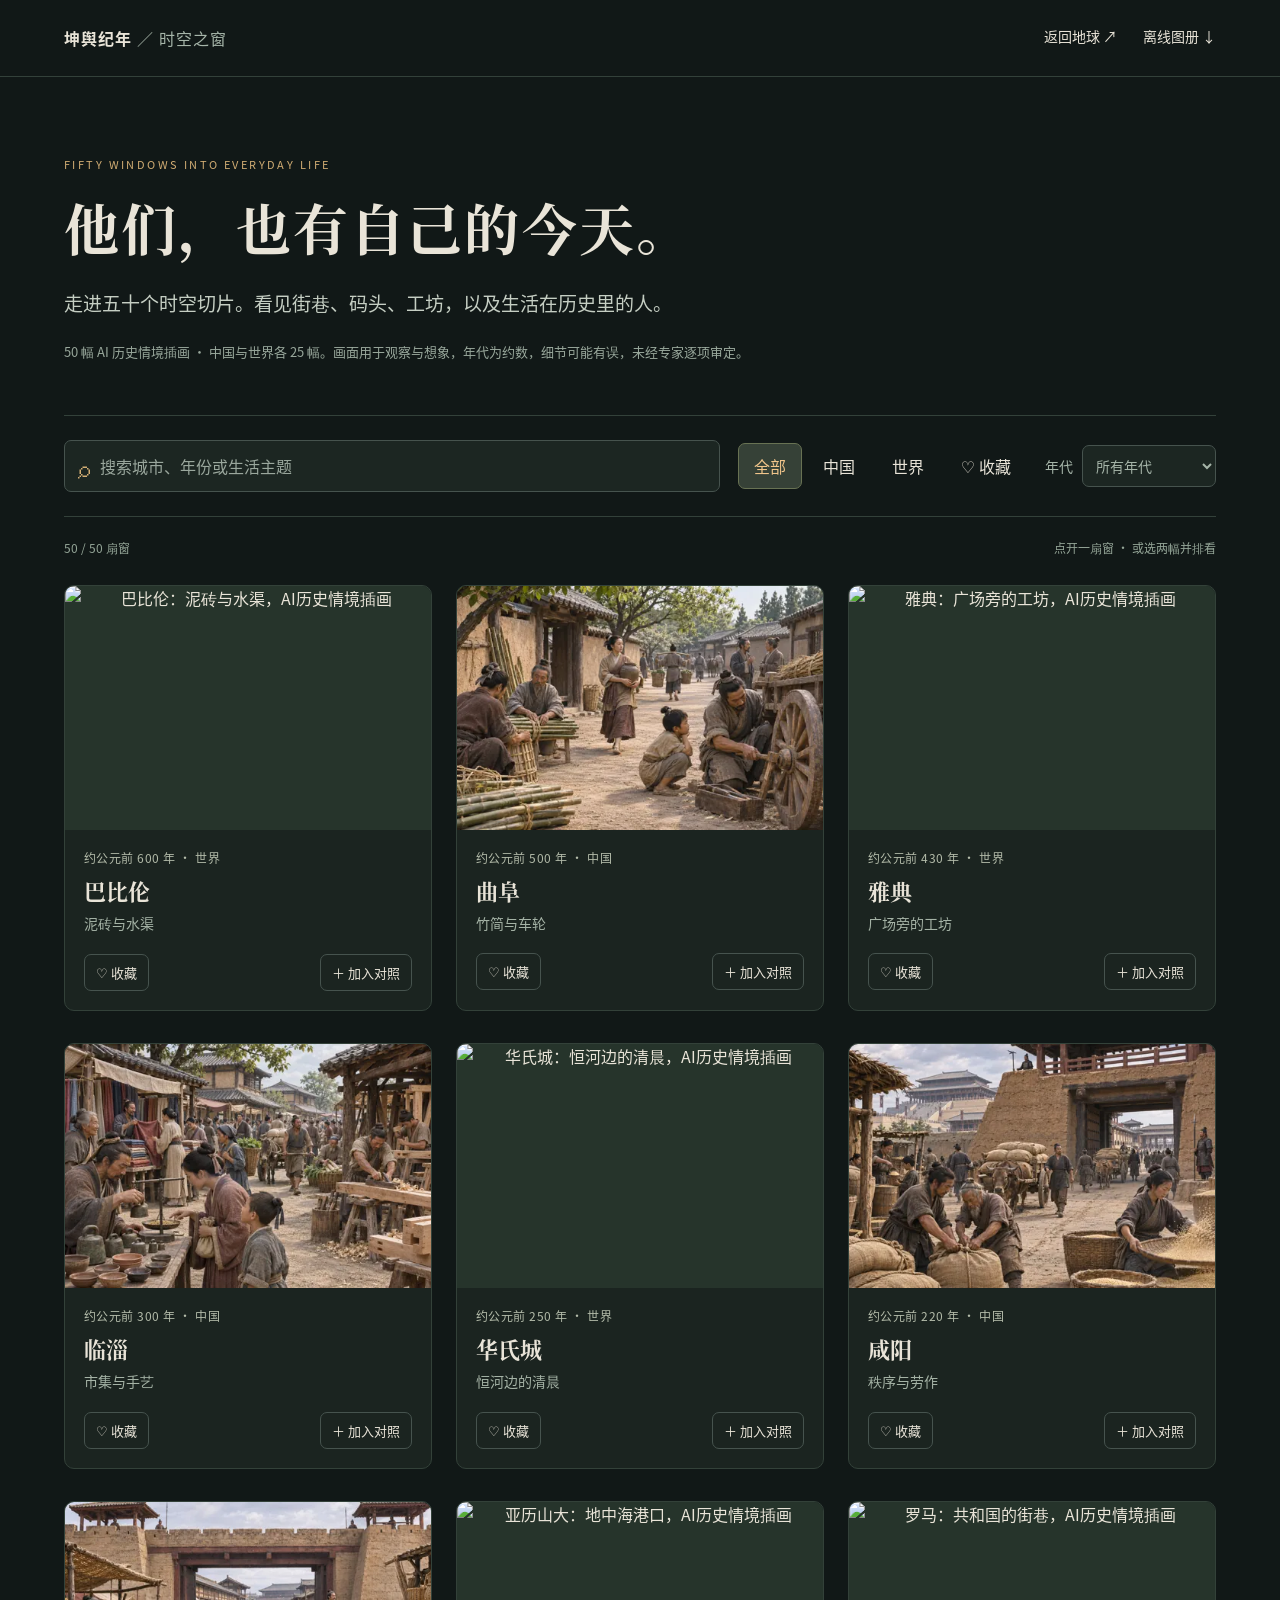
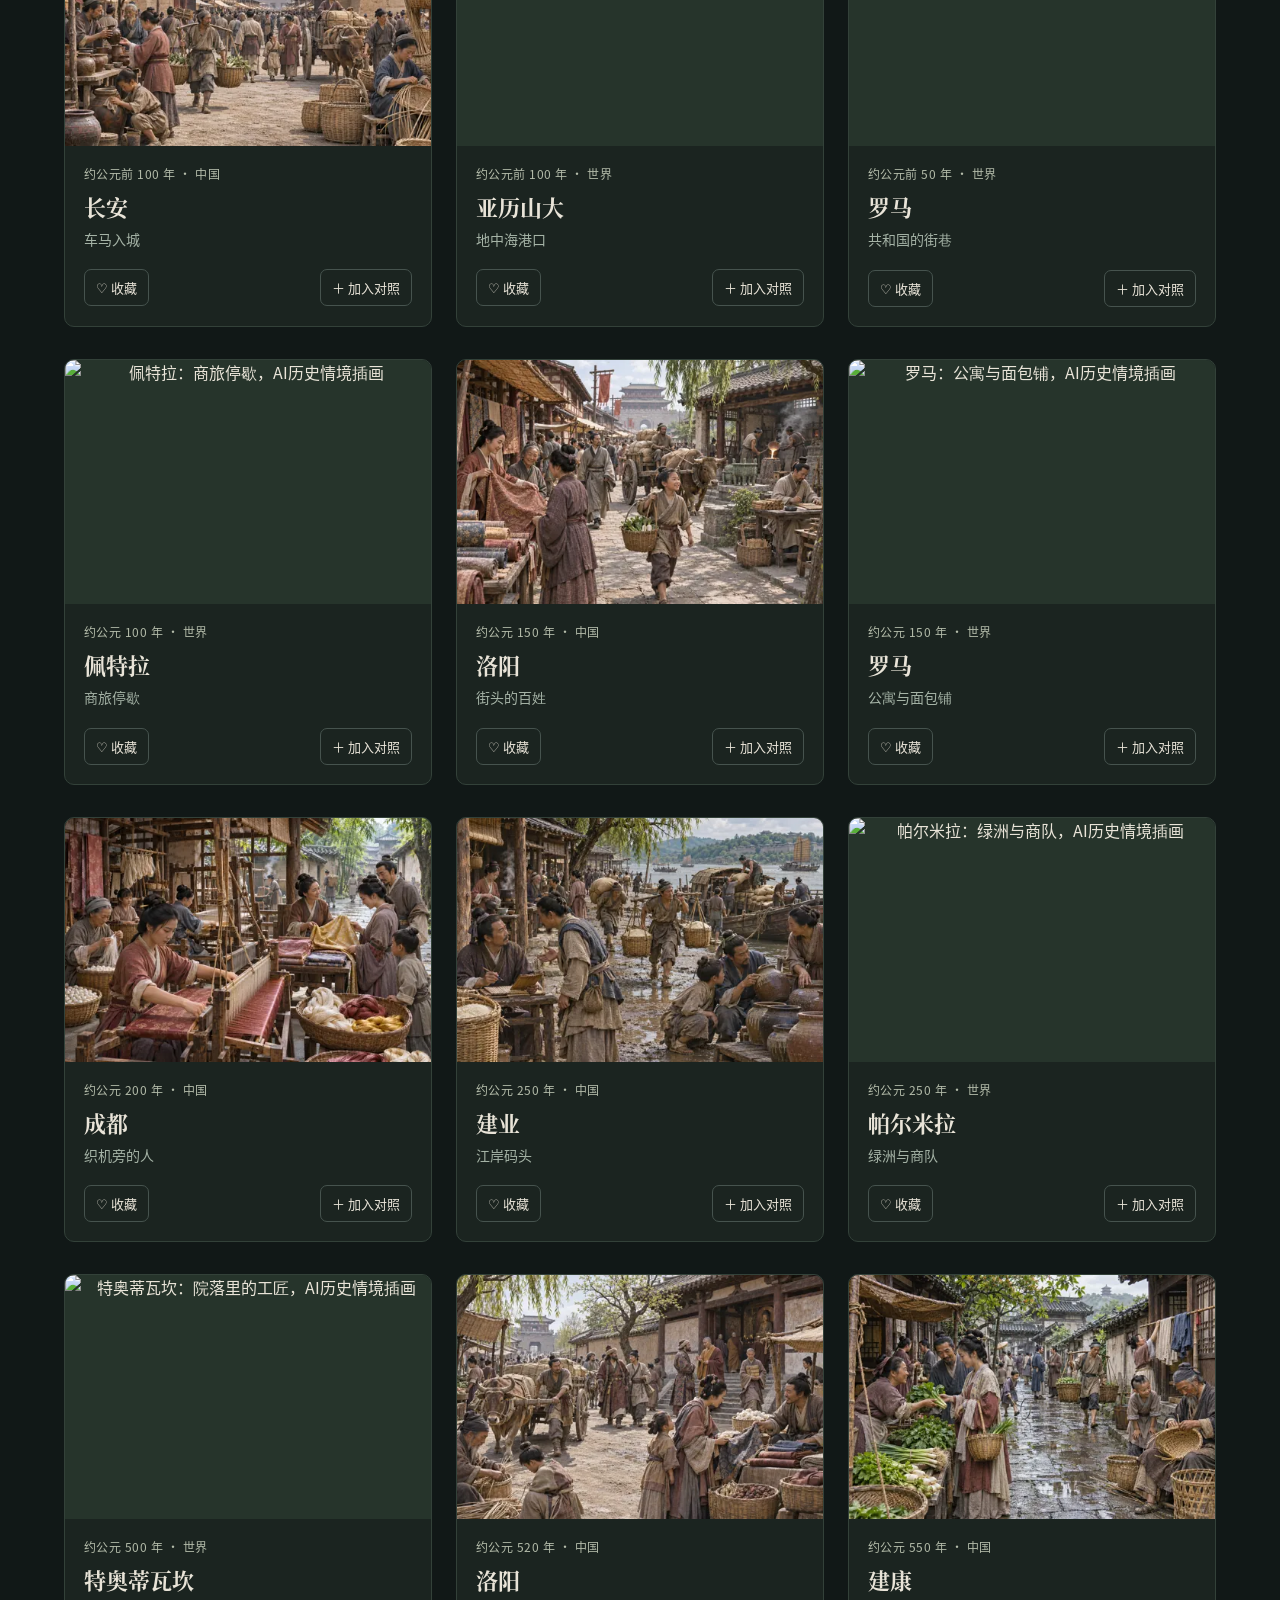
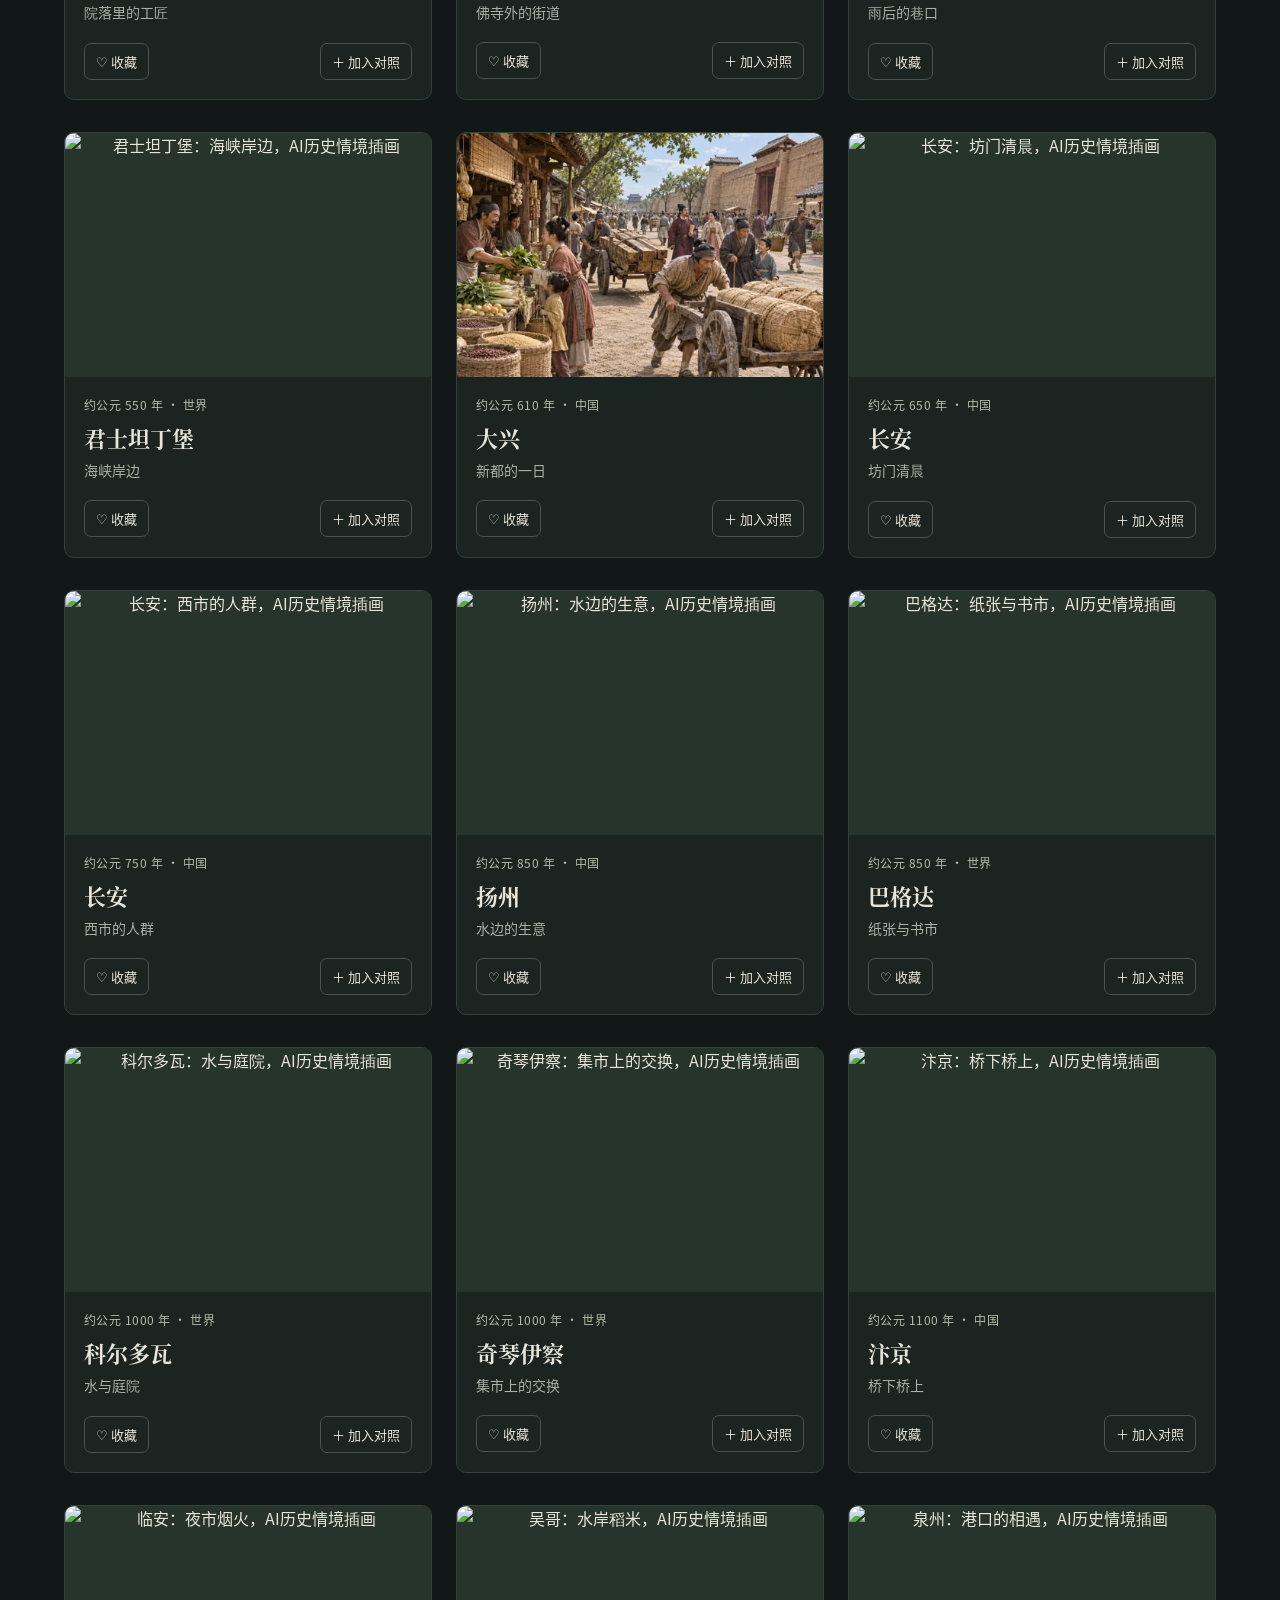
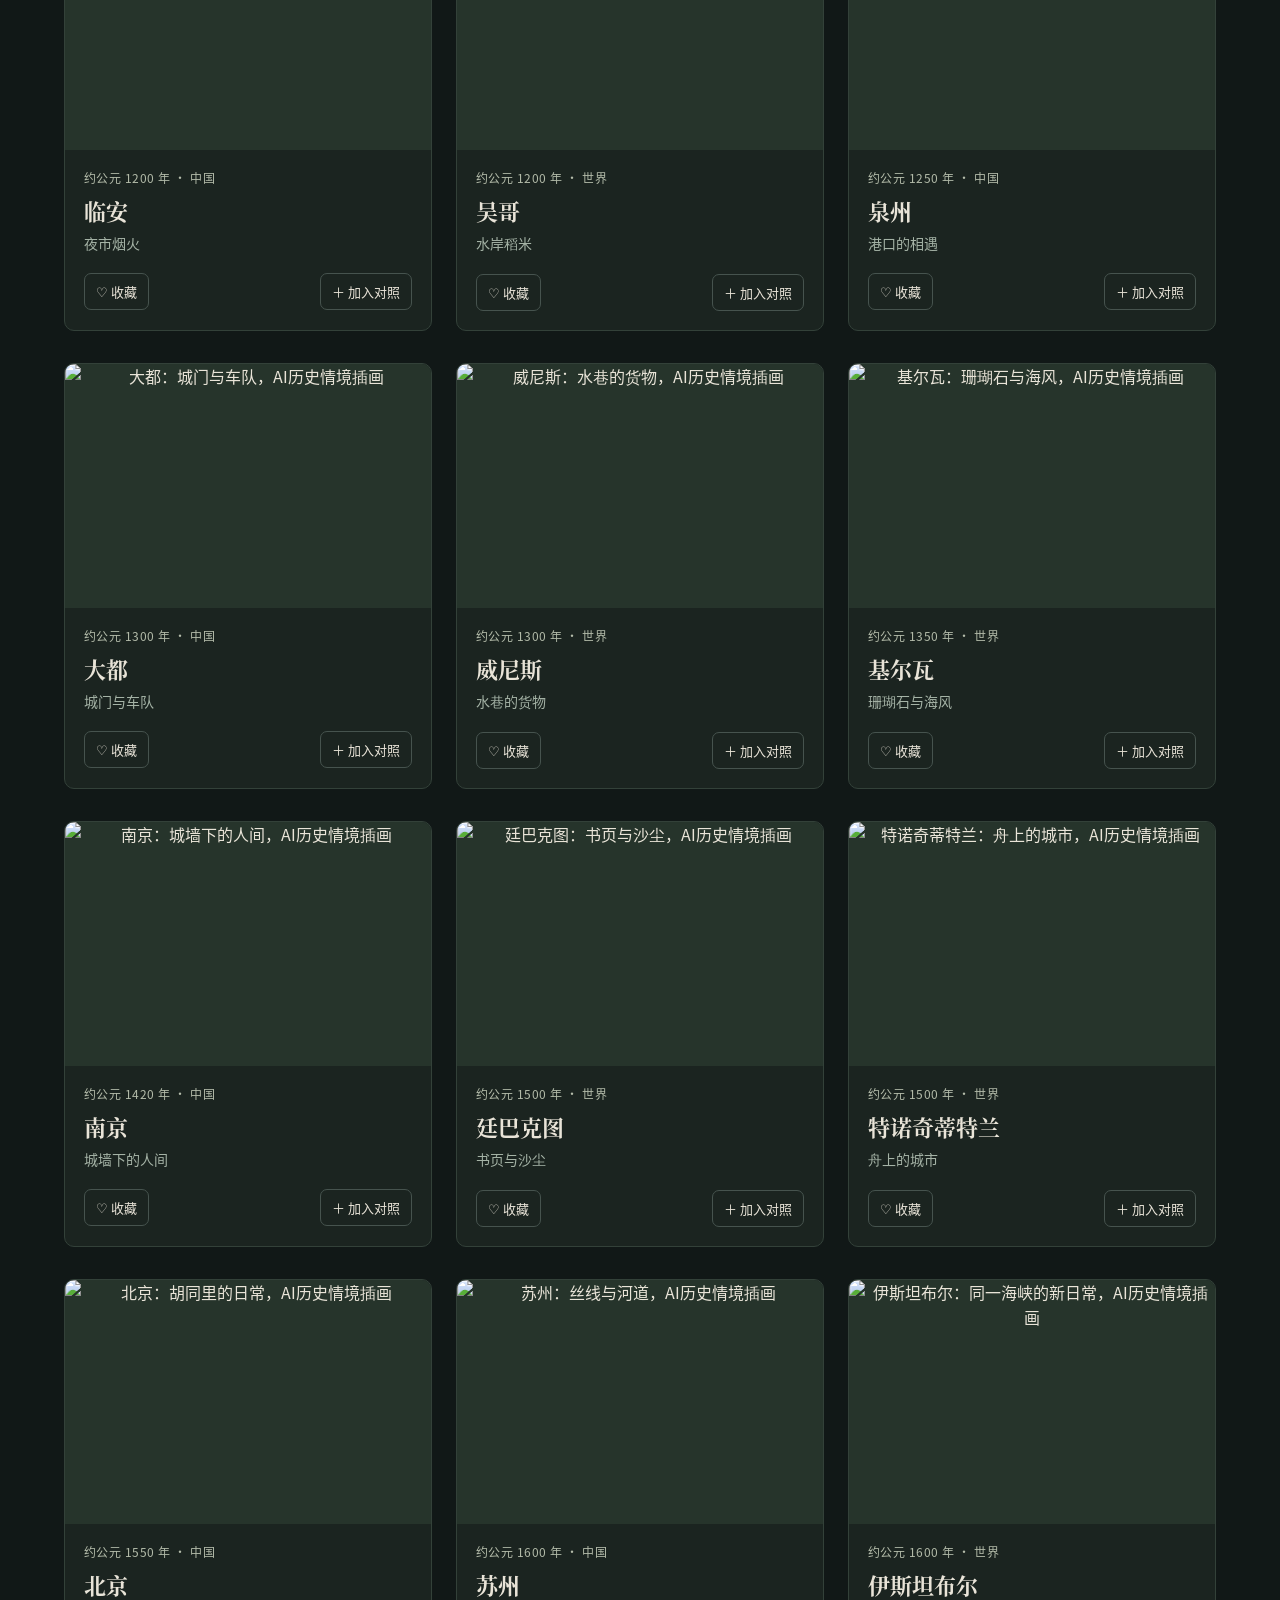
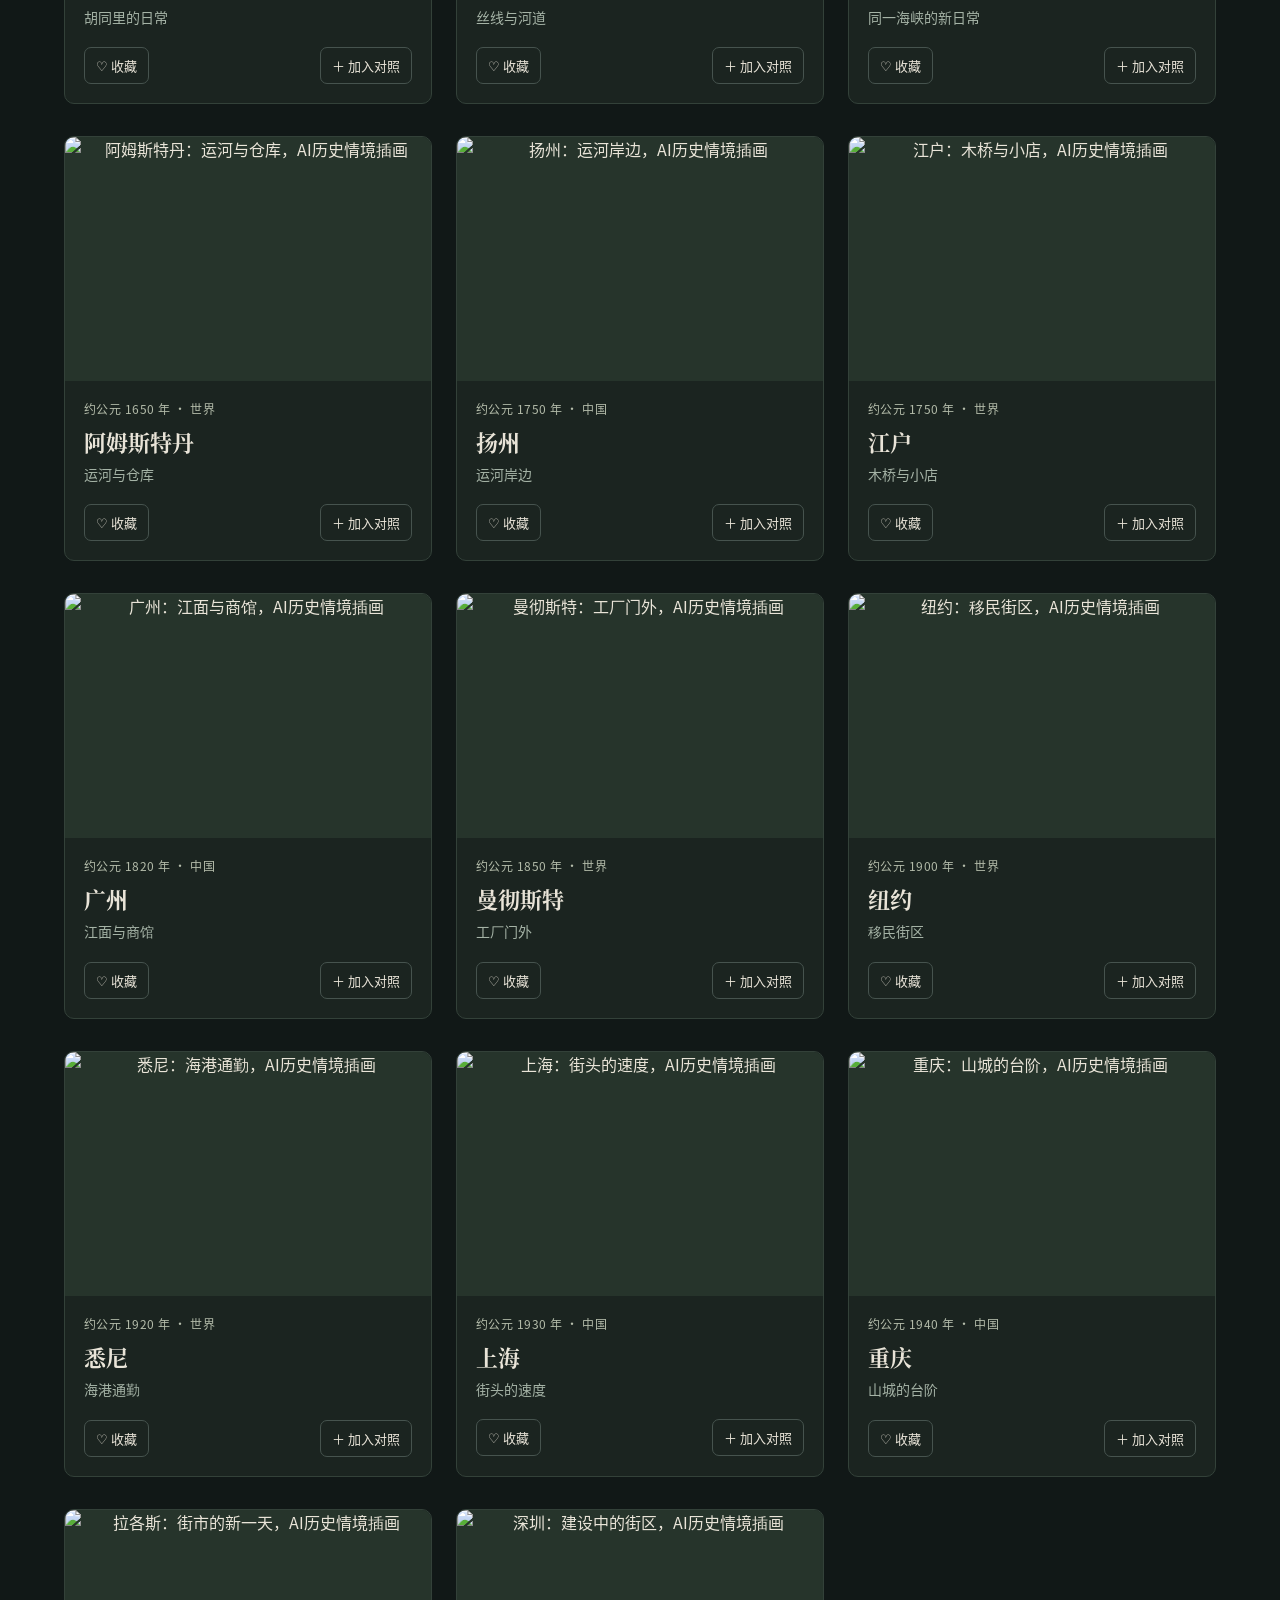
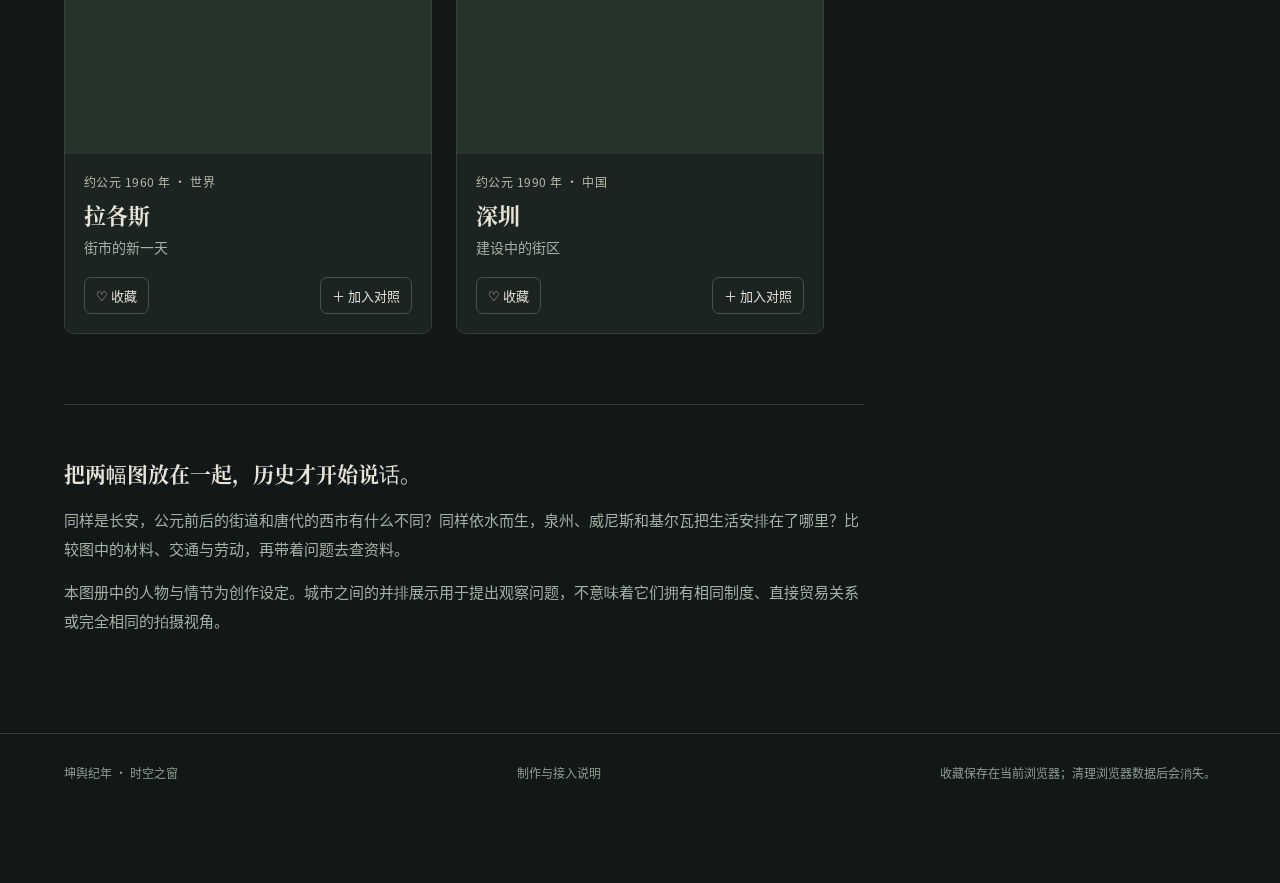
==== time-windows.html @ d9d4f45e "保存时空之窗独立图册：搜索、收藏与并排对照" ====
<!doctype html>
<html lang="zh-CN"><head><meta charset="utf-8"><meta name="viewport" content="width=device-width,initial-scale=1"><meta name="color-scheme" content="dark"><title>时空之窗 · 坤舆纪年</title><link rel="icon" href="assets/icon.svg"><link rel="stylesheet" href="assets/time-windows/catalog.css"><script defer src="assets/time-windows/data.js"></script><script defer src="assets/time-windows/catalog.js"></script></head>
<body><header><a class="brand" href="index.html">坤舆纪年 <span>／ 时空之窗</span></a><nav><a href="index.html">返回地球 ↗</a><a href="download/time-windows-50.zip" download>离线图册 ↓</a></nav></header>
<main><section class="intro"><p class="eyebrow">FIFTY WINDOWS INTO EVERYDAY LIFE</p><h1>他们，也有自己的今天。</h1><p class="lead">走进五十个时空切片。看见街巷、码头、工坊，以及生活在历史里的人。</p><p class="notice">50 幅 AI 历史情境插画 · 中国与世界各 25 幅。画面用于观察与想象，年代为约数，细节可能有误，未经专家逐项审定。</p></section>
<section class="tools" aria-label="筛选图册"><label class="search"><span>⌕</span><input id="search" type="search" placeholder="搜索城市、年份或生活主题" aria-label="搜索城市、年份或生活主题"></label><div class="filter" role="group" aria-label="地区"><button class="active" data-region="全部" aria-pressed="true">全部</button><button data-region="中国" aria-pressed="false">中国</button><button data-region="世界" aria-pressed="false">世界</button><button id="favorites" aria-pressed="false">♡ 收藏</button></div><label class="period">年代<select id="period"><option value="all">所有年代</option><option value="ancient">公元前</option><option value="early">1—999 年</option><option value="middle">1000—1599 年</option><option value="late">1600—1849 年</option><option value="modern">1850 年以后</option></select></label></section>
<div class="resultline"><p id="count" role="status" aria-live="polite"></p><p>点开一扇窗 · 或选两幅并排看</p></div><div id="grid" class="grid"></div><p id="empty" hidden>没有找到对应场景。试试别的城市或年代。</p>
<section class="essay"><h2>把两幅图放在一起，历史才开始说话。</h2><p>同样是长安，公元前后的街道和唐代的西市有什么不同？同样依水而生，泉州、威尼斯和基尔瓦把生活安排在了哪里？比较图中的材料、交通与劳动，再带着问题去查资料。</p><p>本图册中的人物与情节为创作设定。城市之间的并排展示用于提出观察问题，不意味着它们拥有相同制度、直接贸易关系或完全相同的拍摄视角。</p></section></main>
<aside id="comparebar" hidden><span id="selected">已选 0 / 2</span><button id="compare">并排比较</button><button id="clearcompare" class="quiet">清空</button></aside>
<dialog id="viewer" aria-labelledby="dialogtitle"><div class="dialoghead"><h2 id="dialogtitle">一扇时空之窗</h2><div><button id="annotations" class="quiet" aria-pressed="false">隐藏注释</button><button id="close" class="quiet" aria-label="关闭图像">关闭 ×</button></div></div><div id="panels"></div></dialog>
<footer><span>坤舆纪年 · 时空之窗</span><a href="assets/time-windows/README.md">制作与接入说明</a><p>收藏保存在当前浏览器；清理浏览器数据后会消失。</p></footer></body></html>
---- assets/time-windows/catalog.css ----
@import url('../fonts/fonts.css');
:root{color-scheme:dark;font-family:'Noto Sans SC',system-ui,sans-serif;background:#111817;color:#e9e4d8;font-synthesis:none}*{box-sizing:border-box}body{margin:0}a{color:inherit;text-decoration:none}a:hover{text-decoration:underline}button,input,select{font:inherit}button,a,input,select{touch-action:manipulation}button,select{cursor:pointer}button:focus-visible,a:focus-visible,input:focus-visible,select:focus-visible{outline:2px solid #edbc70;outline-offset:4px}button{color:inherit;border:1px solid #46534e;background:#202d28;border-radius:7px;padding:10px 15px}button:hover{background:#34443b}header{max-width:1500px;margin:auto;padding:26px 5vw;display:flex;justify-content:space-between;gap:24px;border-bottom:1px solid #33413a}.brand{font-weight:700;letter-spacing:.06em}.brand span{font-weight:400;color:#a6b5a9}nav{display:flex;gap:26px;font-size:14px}main{max-width:1500px;margin:auto;padding:0 5vw}.intro{padding:68px 0 38px;max-width:920px}.eyebrow{color:#d3ae74;letter-spacing:.22em;font-size:11px}h1{font-family:'Noto Serif SC',serif;font-size:clamp(32px,4.3vw,58px);font-weight:700;line-height:1.35;letter-spacing:.04em;margin:18px 0 22px}.lead{font-size:19px;line-height:1.8;color:#c5cec3}.notice{font-size:13px;line-height:1.9;color:#99a89c;max-width:760px}.tools{display:flex;align-items:center;gap:18px;flex-wrap:wrap;padding:24px 0;border-block:1px solid #33413a}.search{display:flex;align-items:center;gap:10px;background:#1c2622;border:1px solid #46534e;padding:0 13px;border-radius:7px;flex:1;min-width:240px}.search span{font-size:24px;color:#d3ae74}input{width:100%;border:0;background:transparent;color:inherit;padding:13px 0;outline:none}input::placeholder{color:#9aa79d}.filter{display:flex;gap:5px}.filter button{background:transparent;border-color:transparent;white-space:nowrap}.filter button.active{color:#f1c58b;background:#364137;border-color:#687253}.period{display:flex;gap:9px;align-items:center;color:#a6b5a9;font-size:14px}select{padding:9px;background:#1c2622;color:inherit;border:1px solid #46534e;border-radius:7px}.resultline{display:flex;justify-content:space-between;gap:12px;font-size:12px;color:#95a698;padding:10px 0 15px}.grid{display:grid;grid-template-columns:repeat(3,minmax(0,1fr));gap:32px 24px}.card{background:#1b2420;border:1px solid #334139;border-radius:10px;overflow:hidden}.imagebutton{padding:0;border:0;border-radius:0;display:block;width:100%;aspect-ratio:3/2;background:#26342b;overflow:hidden}.imagebutton img{width:100%;height:100%;object-fit:cover;display:block;transition:transform .5s}.imagebutton:hover img{transform:scale(1.035)}.cardbody{padding:19px}.meta{font-size:12px;color:#b4bcaa;margin:0 0 9px;letter-spacing:.04em}.card h2{font-family:'Noto Serif SC',serif;font-size:22px;margin:0 0 7px}.subtitle{color:#a5b3a6;font-size:14px;margin:0 0 20px}.actions{display:flex;justify-content:space-between;gap:8px}.actions button{font-size:13px;padding:8px 11px;background:transparent}.actions button[aria-pressed=true]{border-color:#c6a76a;color:#f1c58b}.essay{margin:70px 0 48px;padding:35px 0;border-top:1px solid #334139;max-width:800px}.essay h2{font-size:21px;font-family:'Noto Serif SC',serif}.essay p{line-height:1.9;color:#a5b3a6;font-size:15px}footer{border-top:1px solid #334139;padding:30px 5vw 100px;color:#8f9f92;font-size:12px;display:flex;justify-content:space-between;gap:20px;flex-wrap:wrap}footer p{margin:0}#comparebar{position:fixed;bottom:20px;left:50%;transform:translateX(-50%);display:flex;gap:15px;align-items:center;border:1px solid #7b8065;padding:12px 15px;background:#28382ff5;border-radius:12px;box-shadow:0 15px 55px #0009;z-index:10;white-space:nowrap}#comparebar[hidden]{display:none}.quiet{background:transparent;border-color:#506057;font-size:13px}dialog{max-width:1500px;width:95vw;max-height:94dvh;background:#121c17;color:inherit;padding:20px;border:1px solid #63705e;border-radius:12px}dialog::backdrop{background:#030806e8;backdrop-filter:blur(8px)}.dialoghead{display:flex;align-items:center;justify-content:space-between;gap:12px;margin-bottom:20px}.dialoghead h2{font-size:17px;margin:0}.dialoghead>div{display:flex;gap:7px}#panels{display:grid;grid-template-columns:repeat(var(--columns,1),minmax(0,1fr));gap:22px}.large{display:block;width:100%;max-height:68dvh;object-fit:contain;background:#07110b;border-radius:5px}.details{padding:15px 3px}.details h3{font-family:'Noto Serif SC',serif;font-size:23px;margin:0 0 8px}.details p{line-height:1.9;font-size:14px;color:#b1beaf}.details .uncertain{font-size:12px;color:#8fa08e}.detailactions{display:flex;gap:14px;flex-wrap:wrap;font-size:13px;color:#e6bc7a}.related{display:flex;gap:8px;flex-wrap:wrap;margin-top:16px}.related button{font-size:12px;padding:7px 10px}dialog.no-notes .details{display:none}#empty{text-align:center;padding:60px;color:#bec8b8}
@media(min-width:1500px){.grid{grid-template-columns:repeat(4,minmax(0,1fr))}}@media(max-width:900px){.grid{grid-template-columns:repeat(2,minmax(0,1fr))}.intro{padding-top:45px}.tools{gap:13px}.search{flex-basis:100%}#panels{grid-template-columns:1fr}.large{max-height:62dvh}}@media(max-width:520px){header{padding:21px 5vw;gap:15px;align-items:start;flex-direction:column}nav{font-size:13px}.intro{padding-top:32px}.lead{font-size:16px}.grid{grid-template-columns:1fr;gap:22px}.filter{width:100%;justify-content:space-between}.filter button{padding:9px 10px}.resultline{font-size:11px}.resultline p:last-child{max-width:130px;text-align:right}#comparebar{gap:8px;max-width:96vw;font-size:12px;padding:10px}#comparebar button{padding:9px}.dialoghead{align-items:start}.dialoghead h2{font-size:14px}.dialoghead>div{flex-direction:column}dialog{padding:13px}.essay{margin-top:40px}}@media(prefers-reduced-motion:reduce){*,*::before,*::after{animation:none!important;transition:none!important;scroll-behavior:auto!important}}
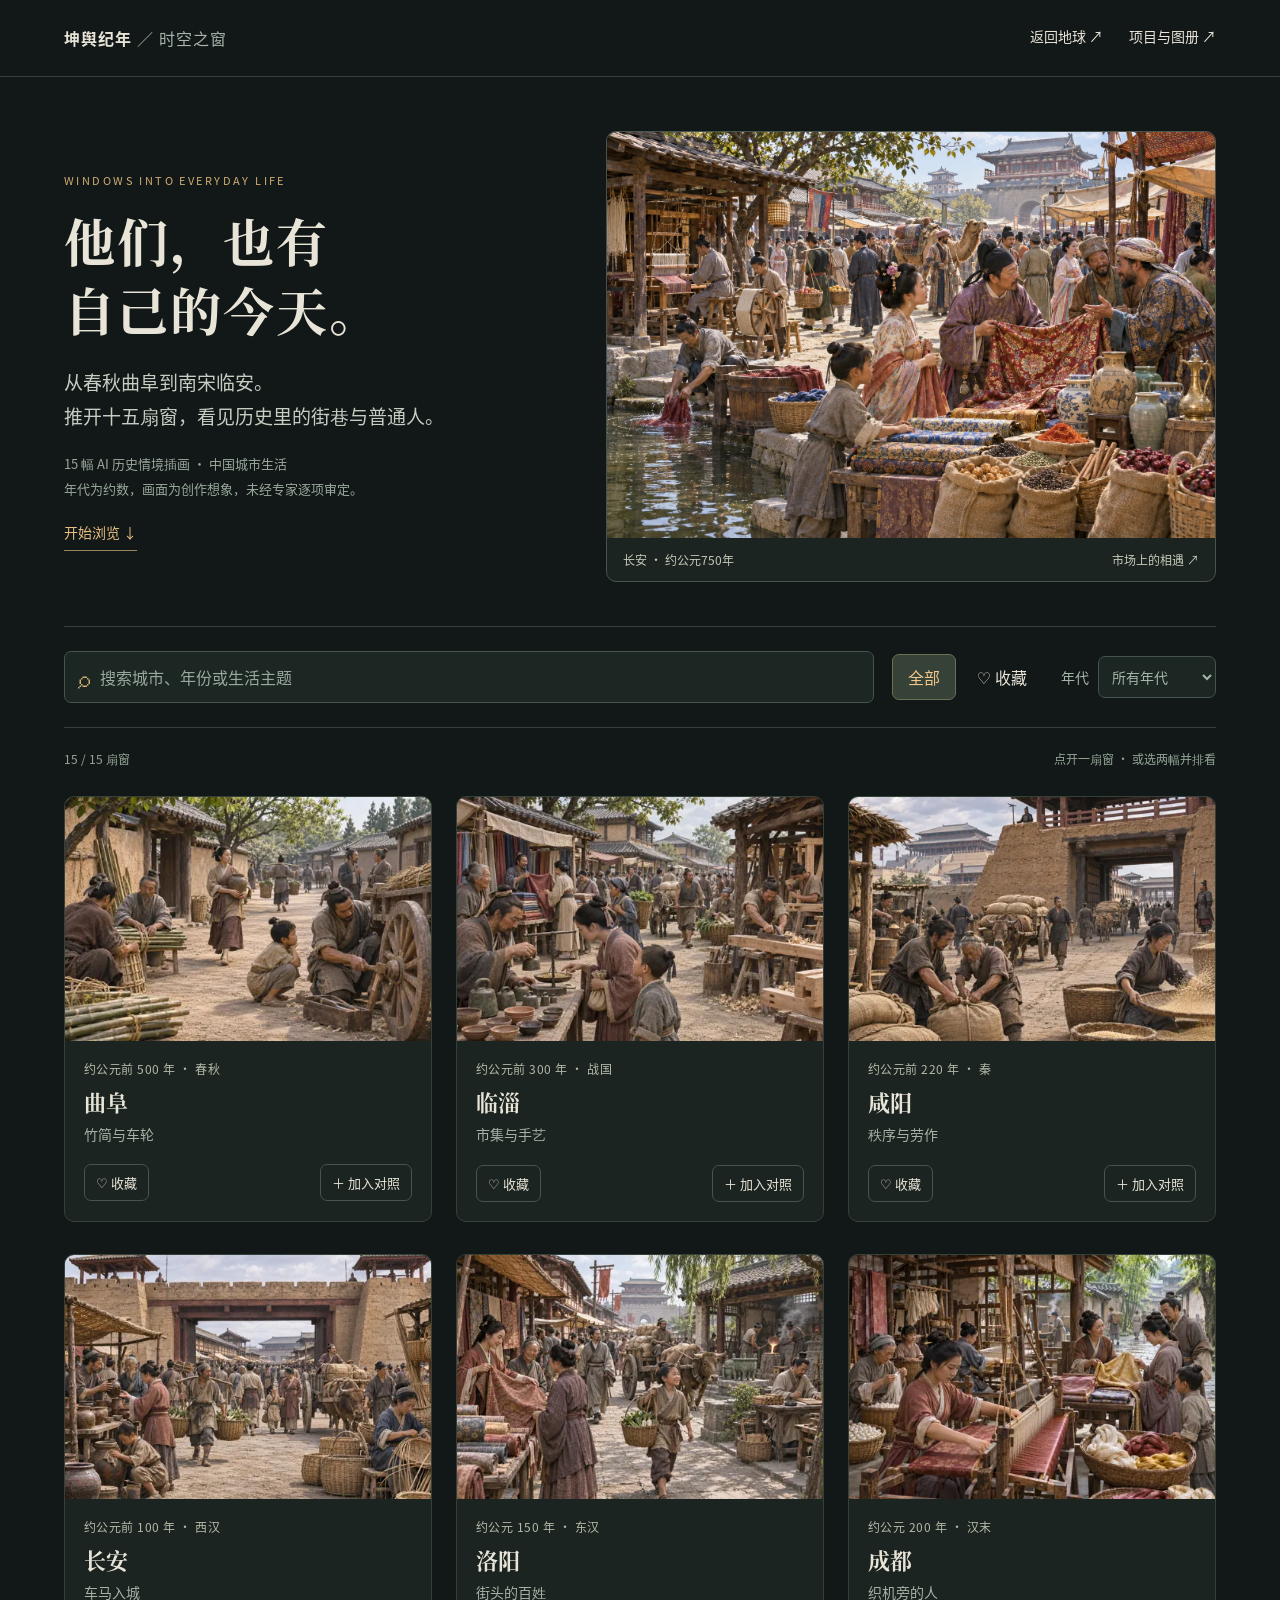
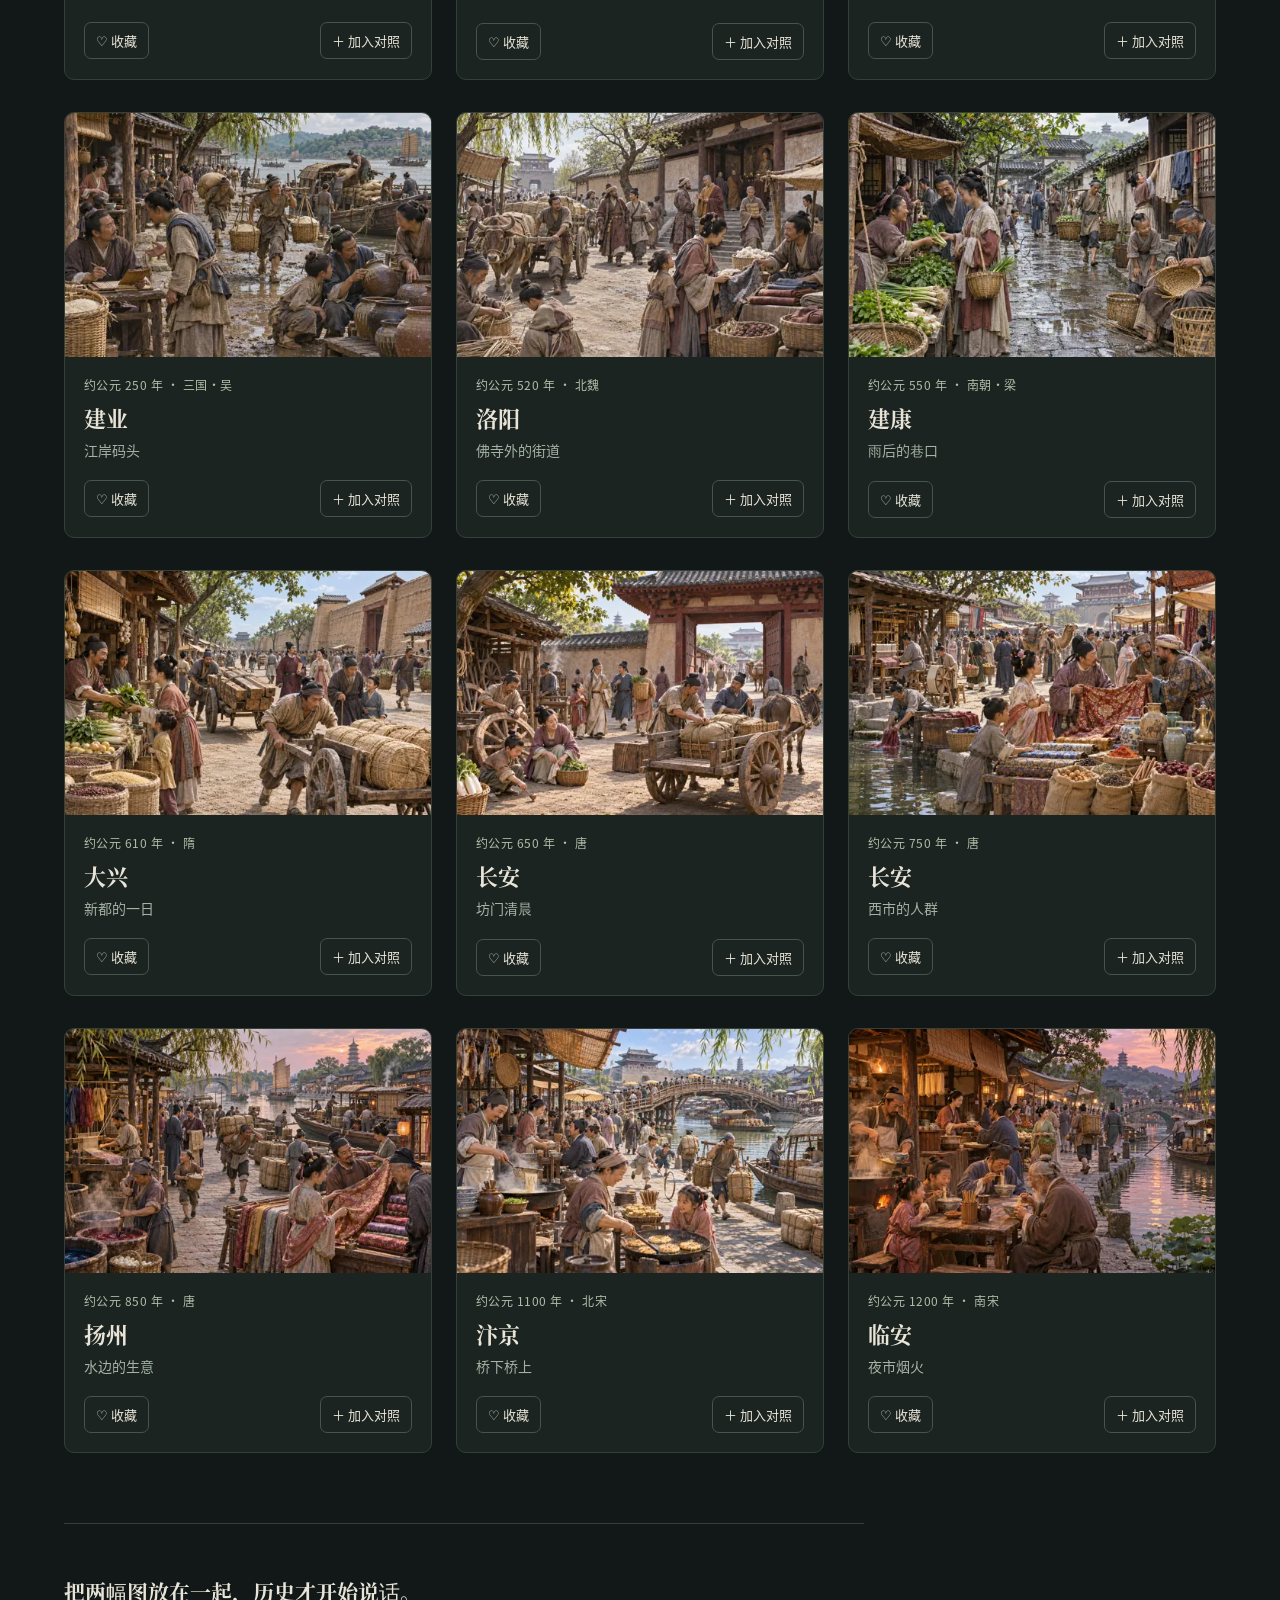
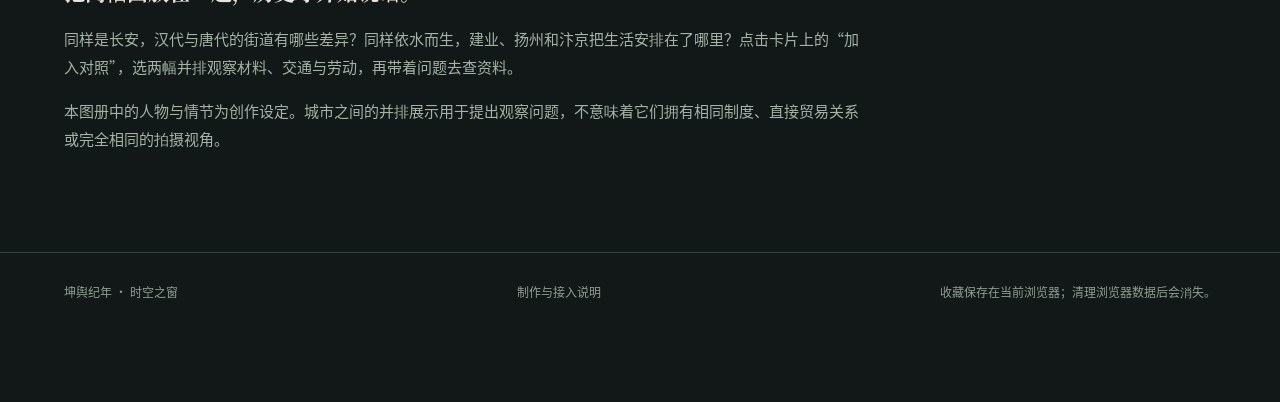
==== commit a8c710f5: "交付15幅时空图册：修复缺图、接入首页并完善浏览对照" ====
--- a/time-windows.html
+++ b/time-windows.html
@@ -1,10 +1,10 @@
 <!doctype html>
-<html lang="zh-CN"><head><meta charset="utf-8"><meta name="viewport" content="width=device-width,initial-scale=1"><meta name="color-scheme" content="dark"><title>时空之窗 · 坤舆纪年</title><link rel="icon" href="assets/icon.svg"><link rel="stylesheet" href="assets/time-windows/catalog.css"><script defer src="assets/time-windows/data.js"></script><script defer src="assets/time-windows/catalog.js"></script></head>
-<body><header><a class="brand" href="index.html">坤舆纪年 <span>／ 时空之窗</span></a><nav><a href="index.html">返回地球 ↗</a><a href="download/time-windows-50.zip" download>离线图册 ↓</a></nav></header>
-<main><section class="intro"><p class="eyebrow">FIFTY WINDOWS INTO EVERYDAY LIFE</p><h1>他们，也有自己的今天。</h1><p class="lead">走进五十个时空切片。看见街巷、码头、工坊，以及生活在历史里的人。</p><p class="notice">50 幅 AI 历史情境插画 · 中国与世界各 25 幅。画面用于观察与想象，年代为约数，细节可能有误，未经专家逐项审定。</p></section>
-<section class="tools" aria-label="筛选图册"><label class="search"><span>⌕</span><input id="search" type="search" placeholder="搜索城市、年份或生活主题" aria-label="搜索城市、年份或生活主题"></label><div class="filter" role="group" aria-label="地区"><button class="active" data-region="全部" aria-pressed="true">全部</button><button data-region="中国" aria-pressed="false">中国</button><button data-region="世界" aria-pressed="false">世界</button><button id="favorites" aria-pressed="false">♡ 收藏</button></div><label class="period">年代<select id="period"><option value="all">所有年代</option><option value="ancient">公元前</option><option value="early">1—999 年</option><option value="middle">1000—1599 年</option><option value="late">1600—1849 年</option><option value="modern">1850 年以后</option></select></label></section>
-<div class="resultline"><p id="count" role="status" aria-live="polite"></p><p>点开一扇窗 · 或选两幅并排看</p></div><div id="grid" class="grid"></div><p id="empty" hidden>没有找到对应场景。试试别的城市或年代。</p>
-<section class="essay"><h2>把两幅图放在一起，历史才开始说话。</h2><p>同样是长安，公元前后的街道和唐代的西市有什么不同？同样依水而生，泉州、威尼斯和基尔瓦把生活安排在了哪里？比较图中的材料、交通与劳动，再带着问题去查资料。</p><p>本图册中的人物与情节为创作设定。城市之间的并排展示用于提出观察问题，不意味着它们拥有相同制度、直接贸易关系或完全相同的拍摄视角。</p></section></main>
+<html lang="zh-CN"><head><meta charset="utf-8"><meta name="viewport" content="width=device-width,initial-scale=1"><meta name="color-scheme" content="dark"><title>时空之窗 · 15幅城市生活图册 · 坤舆纪年</title><meta name="description" content="从春秋曲阜到南宋临安，浏览15幅城市生活情境插画，放大观察、收藏与并排对照。"><link rel="icon" href="assets/icon.svg"><link rel="stylesheet" href="assets/time-windows/catalog.css"><script defer src="assets/time-windows/data.js"></script><script defer src="assets/time-windows/catalog.js"></script></head>
+<body><header><a class="brand" href="index.html">坤舆纪年 <span>／ 时空之窗</span></a><nav><a href="index.html">返回地球 ↗</a><a href="https://github.com/wanglu2016/kunyu-jinian#时空之窗">项目与图册 ↗</a></nav></header>
+<main><section class="intro"><div class="introcopy"><p class="eyebrow">WINDOWS INTO EVERYDAY LIFE</p><h1>他们，也有<br>自己的今天。</h1><p class="lead">从春秋曲阜到南宋临安。<br>推开十五扇窗，看见历史里的街巷与普通人。</p><p class="notice">15 幅 AI 历史情境插画 · 中国城市生活<br>年代为约数，画面为创作想象，未经专家逐项审定。</p><a class="startlink" href="#collection">开始浏览 ↓</a></div><figure class="heroimage"><button class="imagebutton" data-open="changan-750" aria-label="打开唐代长安市场大图"><img src="assets/time-windows/images/changan-750.webp" alt="唐代长安市场生活情境插画" width="1536" height="1024" fetchpriority="high"></button><figcaption><span>长安 · 约公元750年</span><span>市场上的相遇 ↗</span></figcaption></figure></section>
+<section id="collection" class="tools" aria-label="筛选图册"><label class="search"><span>⌕</span><input id="search" type="search" placeholder="搜索城市、年份或生活主题" aria-label="搜索城市、年份或生活主题"></label><div class="filter" role="group" aria-label="地区"><button class="active" data-region="全部" aria-pressed="true">全部</button><button id="favorites" aria-pressed="false">♡ 收藏</button></div><label class="period">年代<select id="period"><option value="all">所有年代</option><option value="ancient">公元前</option><option value="early">1—599 年</option><option value="tang">600—999 年</option><option value="middle">1000 年以后</option></select></label></section>
+<div class="resultline"><p id="count" role="status" aria-live="polite"></p><p>点开一扇窗 · 或选两幅并排看</p></div><div id="grid" class="grid"></div><p id="empty" hidden>没有找到对应场景。试试其他关键词、年代，或取消收藏筛选。</p><noscript><p>请开启 JavaScript 浏览图册，或前往 <a href="https://github.com/wanglu2016/kunyu-jinian#时空之窗">GitHub 查看全部15幅缩略图</a>。</p></noscript>
+<section class="essay"><h2>把两幅图放在一起，历史才开始说话。</h2><p>同样是长安，汉代与唐代的街道有哪些差异？同样依水而生，建业、扬州和汴京把生活安排在了哪里？点击卡片上的“加入对照”，选两幅并排观察材料、交通与劳动，再带着问题去查资料。</p><p>本图册中的人物与情节为创作设定。城市之间的并排展示用于提出观察问题，不意味着它们拥有相同制度、直接贸易关系或完全相同的拍摄视角。</p></section></main>
 <aside id="comparebar" hidden><span id="selected">已选 0 / 2</span><button id="compare">并排比较</button><button id="clearcompare" class="quiet">清空</button></aside>
 <dialog id="viewer" aria-labelledby="dialogtitle"><div class="dialoghead"><h2 id="dialogtitle">一扇时空之窗</h2><div><button id="annotations" class="quiet" aria-pressed="false">隐藏注释</button><button id="close" class="quiet" aria-label="关闭图像">关闭 ×</button></div></div><div id="panels"></div></dialog>
 <footer><span>坤舆纪年 · 时空之窗</span><a href="assets/time-windows/README.md">制作与接入说明</a><p>收藏保存在当前浏览器；清理浏览器数据后会消失。</p></footer></body></html>
--- a/assets/time-windows/catalog.css
+++ b/assets/time-windows/catalog.css
@@ -1,3 +1,6 @@
 @import url('../fonts/fonts.css');
 :root{color-scheme:dark;font-family:'Noto Sans SC',system-ui,sans-serif;background:#111817;color:#e9e4d8;font-synthesis:none}*{box-sizing:border-box}body{margin:0}a{color:inherit;text-decoration:none}a:hover{text-decoration:underline}button,input,select{font:inherit}button,a,input,select{touch-action:manipulation}button,select{cursor:pointer}button:focus-visible,a:focus-visible,input:focus-visible,select:focus-visible{outline:2px solid #edbc70;outline-offset:4px}button{color:inherit;border:1px solid #46534e;background:#202d28;border-radius:7px;padding:10px 15px}button:hover{background:#34443b}header{max-width:1500px;margin:auto;padding:26px 5vw;display:flex;justify-content:space-between;gap:24px;border-bottom:1px solid #33413a}.brand{font-weight:700;letter-spacing:.06em}.brand span{font-weight:400;color:#a6b5a9}nav{display:flex;gap:26px;font-size:14px}main{max-width:1500px;margin:auto;padding:0 5vw}.intro{padding:68px 0 38px;max-width:920px}.eyebrow{color:#d3ae74;letter-spacing:.22em;font-size:11px}h1{font-family:'Noto Serif SC',serif;font-size:clamp(32px,4.3vw,58px);font-weight:700;line-height:1.35;letter-spacing:.04em;margin:18px 0 22px}.lead{font-size:19px;line-height:1.8;color:#c5cec3}.notice{font-size:13px;line-height:1.9;color:#99a89c;max-width:760px}.tools{display:flex;align-items:center;gap:18px;flex-wrap:wrap;padding:24px 0;border-block:1px solid #33413a}.search{display:flex;align-items:center;gap:10px;background:#1c2622;border:1px solid #46534e;padding:0 13px;border-radius:7px;flex:1;min-width:240px}.search span{font-size:24px;color:#d3ae74}input{width:100%;border:0;background:transparent;color:inherit;padding:13px 0;outline:none}input::placeholder{color:#9aa79d}.filter{display:flex;gap:5px}.filter button{background:transparent;border-color:transparent;white-space:nowrap}.filter button.active{color:#f1c58b;background:#364137;border-color:#687253}.period{display:flex;gap:9px;align-items:center;color:#a6b5a9;font-size:14px}select{padding:9px;background:#1c2622;color:inherit;border:1px solid #46534e;border-radius:7px}.resultline{display:flex;justify-content:space-between;gap:12px;font-size:12px;color:#95a698;padding:10px 0 15px}.grid{display:grid;grid-template-columns:repeat(3,minmax(0,1fr));gap:32px 24px}.card{background:#1b2420;border:1px solid #334139;border-radius:10px;overflow:hidden}.imagebutton{padding:0;border:0;border-radius:0;display:block;width:100%;aspect-ratio:3/2;background:#26342b;overflow:hidden}.imagebutton img{width:100%;height:100%;object-fit:cover;display:block;transition:transform .5s}.imagebutton:hover img{transform:scale(1.035)}.cardbody{padding:19px}.meta{font-size:12px;color:#b4bcaa;margin:0 0 9px;letter-spacing:.04em}.card h2{font-family:'Noto Serif SC',serif;font-size:22px;margin:0 0 7px}.subtitle{color:#a5b3a6;font-size:14px;margin:0 0 20px}.actions{display:flex;justify-content:space-between;gap:8px}.actions button{font-size:13px;padding:8px 11px;background:transparent}.actions button[aria-pressed=true]{border-color:#c6a76a;color:#f1c58b}.essay{margin:70px 0 48px;padding:35px 0;border-top:1px solid #334139;max-width:800px}.essay h2{font-size:21px;font-family:'Noto Serif SC',serif}.essay p{line-height:1.9;color:#a5b3a6;font-size:15px}footer{border-top:1px solid #334139;padding:30px 5vw 100px;color:#8f9f92;font-size:12px;display:flex;justify-content:space-between;gap:20px;flex-wrap:wrap}footer p{margin:0}#comparebar{position:fixed;bottom:20px;left:50%;transform:translateX(-50%);display:flex;gap:15px;align-items:center;border:1px solid #7b8065;padding:12px 15px;background:#28382ff5;border-radius:12px;box-shadow:0 15px 55px #0009;z-index:10;white-space:nowrap}#comparebar[hidden]{display:none}.quiet{background:transparent;border-color:#506057;font-size:13px}dialog{max-width:1500px;width:95vw;max-height:94dvh;background:#121c17;color:inherit;padding:20px;border:1px solid #63705e;border-radius:12px}dialog::backdrop{background:#030806e8;backdrop-filter:blur(8px)}.dialoghead{display:flex;align-items:center;justify-content:space-between;gap:12px;margin-bottom:20px}.dialoghead h2{font-size:17px;margin:0}.dialoghead>div{display:flex;gap:7px}#panels{display:grid;grid-template-columns:repeat(var(--columns,1),minmax(0,1fr));gap:22px}.large{display:block;width:100%;max-height:68dvh;object-fit:contain;background:#07110b;border-radius:5px}.details{padding:15px 3px}.details h3{font-family:'Noto Serif SC',serif;font-size:23px;margin:0 0 8px}.details p{line-height:1.9;font-size:14px;color:#b1beaf}.details .uncertain{font-size:12px;color:#8fa08e}.detailactions{display:flex;gap:14px;flex-wrap:wrap;font-size:13px;color:#e6bc7a}.related{display:flex;gap:8px;flex-wrap:wrap;margin-top:16px}.related button{font-size:12px;padding:7px 10px}dialog.no-notes .details{display:none}#empty{text-align:center;padding:60px;color:#bec8b8}
 @media(min-width:1500px){.grid{grid-template-columns:repeat(4,minmax(0,1fr))}}@media(max-width:900px){.grid{grid-template-columns:repeat(2,minmax(0,1fr))}.intro{padding-top:45px}.tools{gap:13px}.search{flex-basis:100%}#panels{grid-template-columns:1fr}.large{max-height:62dvh}}@media(max-width:520px){header{padding:21px 5vw;gap:15px;align-items:start;flex-direction:column}nav{font-size:13px}.intro{padding-top:32px}.lead{font-size:16px}.grid{grid-template-columns:1fr;gap:22px}.filter{width:100%;justify-content:space-between}.filter button{padding:9px 10px}.resultline{font-size:11px}.resultline p:last-child{max-width:130px;text-align:right}#comparebar{gap:8px;max-width:96vw;font-size:12px;padding:10px}#comparebar button{padding:9px}.dialoghead{align-items:start}.dialoghead h2{font-size:14px}.dialoghead>div{flex-direction:column}dialog{padding:13px}.essay{margin-top:40px}}@media(prefers-reduced-motion:reduce){*,*::before,*::after{animation:none!important;transition:none!important;scroll-behavior:auto!important}}
+
+/* Fifteen-scene edition */
+.intro{display:grid;grid-template-columns:.9fr 1.1fr;gap:42px;align-items:center;max-width:none;padding:54px 0 44px}.introcopy{padding:8px 0}.intro h1{font-size:clamp(34px,4vw,57px);margin:18px 0 20px}.heroimage{margin:0;border:1px solid #46534e;border-radius:10px;overflow:hidden;background:#1b2420}.heroimage .imagebutton{aspect-ratio:3/2}.heroimage figcaption{display:flex;justify-content:space-between;gap:12px;padding:13px 16px;font-size:12px;color:#c4cbb9}.startlink{display:inline-block;color:#e7be83;border-bottom:1px solid #9e855e;padding:8px 0;font-size:14px}.question{border-left:2px solid #b39968;padding-left:13px;color:#e4c99d!important}.tools{scroll-margin-top:20px}.tbtn{text-decoration:none}button:disabled{opacity:.45;cursor:default}.filter{margin-left:auto}@media(max-width:800px){.intro{grid-template-columns:1fr;gap:25px;padding-top:30px}.intro h1 br{display:none}.intro h1{font-size:clamp(30px,6vw,43px)}.intro .lead br{display:none}.heroimage{max-width:650px}.introcopy{max-width:640px}.filter{margin-left:0}}
